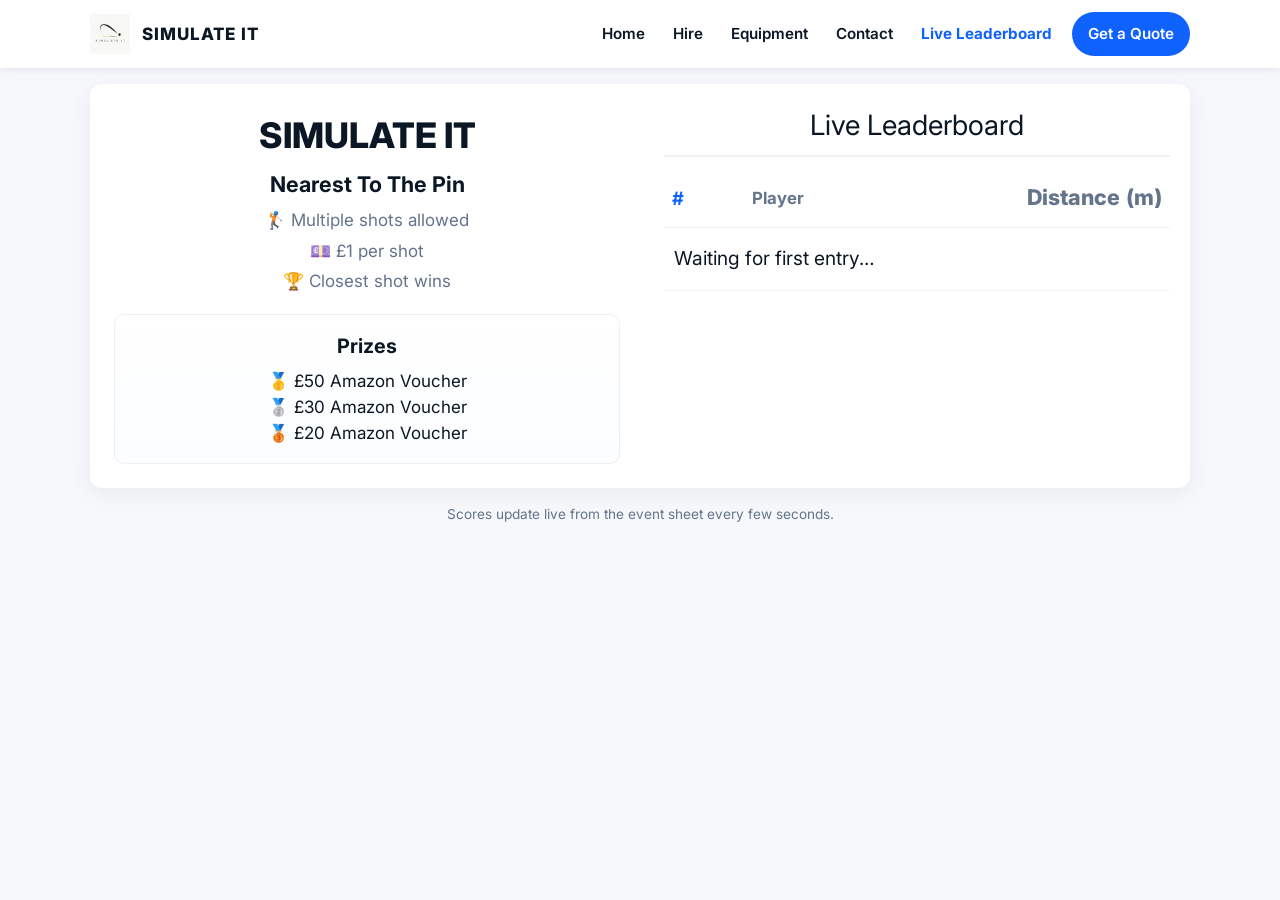
==== Leaderboard.html @ 57c30741 "Add images and improved layout" ====
<!DOCTYPE html>
<html lang="en">
<head>
  <meta charset="UTF-8" />
  <title>Simulate It | Live Leaderboard</title>
  <meta name="viewport" content="width=device-width, initial-scale=1.0" />
  <meta name="description" content="Live closest-to-the-pin leaderboard for Simulate It golf simulator events in the North East." />
  <link rel="icon" href="Photos/Logo.png" type="image/png" />
  <link href="https://fonts.googleapis.com/css2?family=Inter:wght@400;600;700;800&display=swap" rel="stylesheet">
  <style>
    :root{
      --bg:#f6f8fb;--surface:#ffffff;--primary:#0f62fe;--text:#0b1724;--muted:#64748b;
      --container-width:1100px;--base-font-size:17px;--base-line:1.55;--header-h:3.5rem
    }
    *{box-sizing:border-box;margin:0;padding:0}
    html{scroll-behavior:smooth}
    body{
      font-family:Inter,system-ui,-apple-system,BlinkMacSystemFont,'Segoe UI',Roboto,Helvetica,Arial,sans-serif;
      background:var(--bg);color:var(--text);min-height:100vh;
      font-size:var(--base-font-size);line-height:var(--base-line);
      display:flex;flex-direction:column;align-items:center;padding:0 0 1.5rem
    }
    a{color:var(--primary);text-decoration:none}
    a:hover{text-decoration:underline}

    .site-header{
      position:sticky;top:0;z-index:1000;width:100%;background:var(--surface);
      box-shadow:0 2px 8px rgba(11,23,36,0.08)
    }
    .header-inner{
      width:min(var(--container-width),calc(100% - 2rem));margin:0 auto;
      display:flex;align-items:center;justify-content:space-between;gap:1rem;
      padding:.75rem 0;min-height:var(--header-h)
    }
    .brand{display:inline-flex;align-items:center;gap:.75rem;font-weight:800;letter-spacing:.06em;text-transform:uppercase;color:var(--text);text-decoration:none}
    .brand:hover{text-decoration:none}
    .brand-logo{width:40px;height:40px;object-fit:contain}
    .nav-toggle{
      display:none;align-items:center;justify-content:center;width:44px;height:44px;
      border:1px solid rgba(11,23,36,0.1);border-radius:8px;background:var(--surface);cursor:pointer;padding:0
    }
    .nav-toggle span,.nav-toggle span::before,.nav-toggle span::after{
      display:block;width:20px;height:2px;background:var(--text);position:relative
    }
    .nav-toggle span::before,.nav-toggle span::after{content:"";position:absolute;left:0}
    .nav-toggle span::before{top:-6px}
    .nav-toggle span::after{top:6px}
    body.nav-open .nav-toggle span{background:transparent}
    body.nav-open .nav-toggle span::before{transform:translateY(6px) rotate(45deg)}
    body.nav-open .nav-toggle span::after{transform:translateY(-6px) rotate(-45deg)}
    .main-nav ul{list-style:none;margin:0;padding:0;display:flex;align-items:center;gap:.25rem;flex-wrap:wrap}
    .main-nav a{
      display:inline-flex;align-items:center;min-height:44px;padding:0 .75rem;
      border-radius:8px;color:var(--text);font-weight:600;font-size:.95rem
    }
    .main-nav a:hover{background:rgba(15,98,254,0.06);text-decoration:none;color:var(--primary)}
    .main-nav .nav-active{color:var(--primary);font-weight:700}
    .main-nav .nav-cta{
      background:var(--primary);color:#fff!important;margin-left:.25rem;
      padding:0 1rem;border-radius:999px
    }
    .main-nav .nav-cta:hover{background:#0b4fd4;text-decoration:none}

    .page-wrap{width:min(var(--container-width),calc(100% - 2rem));margin:1rem auto 0;flex:1}
    .container{
      display:flex;flex-direction:column;width:100%;background:var(--surface);
      border-radius:12px;overflow:hidden;box-shadow:0 6px 24px rgba(17,24,39,.06)
    }
    @media(min-width:768px){.container{flex-direction:row}}

    .left-panel{flex:1;padding:1.5rem;display:flex;flex-direction:column;justify-content:space-between;gap:1rem}
    .logo{font-size:clamp(1.5rem,3vw,2.2rem);font-weight:800;text-align:center;color:var(--text)}
    .instructions h2{font-size:1.35rem;text-align:center;margin:.35rem 0;color:var(--text)}
    .instructions p{color:var(--muted);text-align:center;margin:.25rem 0}
    .prize-box{
      padding:1rem;border-radius:10px;border:1px solid rgba(11,23,36,0.06);
      text-align:center;background:linear-gradient(180deg,#fff,#fbfdff)
    }
    .prize-box h3{margin-bottom:.35rem}

    .right-panel{flex:1;padding:1.25rem;overflow:auto}
    .leaderboard-title{
      font-size:clamp(1.2rem,2.5vw,1.5rem);margin-bottom:.75rem;
      border-bottom:2px solid rgba(11,23,36,0.06);padding-bottom:.5rem;text-align:center
    }
    table{width:100%;border-collapse:collapse}
    th{font-size:.95rem;color:var(--muted);text-align:left;padding:.75rem .5rem;border-bottom:1px solid rgba(11,23,36,0.06)}
    td{padding:.75rem .5rem;border-bottom:1px solid rgba(11,23,36,0.04);font-size:1.05rem}
    .rank{width:4rem;font-weight:700;color:var(--primary)}
    .distance{text-align:right;font-weight:800;font-variant-numeric:tabular-nums}

    tr.gold td{color:#b8860b;font-weight:700}
    tr.silver td{color:#64748b;font-weight:700}
    tr.bronze td{color:#d97706;font-weight:700}

    tr.moved{animation:slideUp .6s ease forwards}
    @keyframes slideUp{from{transform:translateY(12px);opacity:0}to{transform:translateY(0);opacity:1}}

    .live-note{
      text-align:center;color:var(--muted);font-size:.85rem;margin-top:1rem;padding:0 1rem
    }

    @media (prefers-reduced-motion: reduce){
      tr.moved{animation:none}
      body.nav-open .nav-toggle span::before,
      body.nav-open .nav-toggle span::after{transition:none}
    }

    @media(min-width:1200px){
      td{font-size:1.2rem;padding:1rem .65rem}
      th{font-size:1.05rem}
      .leaderboard-title{font-size:1.75rem}
      .distance{font-size:1.35rem}
      .rank{width:5rem;font-size:1.15rem}
    }

    @media(max-width:768px){
      .nav-toggle{display:inline-flex}
      .main-nav{
        position:fixed;top:var(--header-h);left:0;right:0;background:var(--surface);
        box-shadow:0 8px 24px rgba(11,23,36,0.1);padding:1rem;
        transform:translateY(-120%);opacity:0;pointer-events:none;
        transition:transform .25s ease,opacity .25s ease
      }
      body.nav-open .main-nav{transform:translateY(0);opacity:1;pointer-events:auto}
      body.nav-open{overflow:hidden}
      .main-nav ul{flex-direction:column;align-items:stretch}
      .main-nav a{width:100%;justify-content:flex-start;padding:0 1rem}
      .main-nav .nav-cta{margin-left:0;margin-top:.5rem;justify-content:center}
      .left-panel{padding:1rem}
      .right-panel{padding:.75rem}
    }

    @media(max-width:640px){
      body{font-size:16px}
      .logo{font-size:1.5rem}
      td{font-size:.98rem}
      .rank{width:3.25rem}
    }
  </style>
</head>
<body>
  <header class="site-header">
    <div class="header-inner">
      <a class="brand" href="index.html">
        <img src="Photos/Logo.png" alt="" class="brand-logo" width="40" height="40">
        Simulate It
      </a>
      <button type="button" class="nav-toggle" id="nav-toggle" aria-label="Open menu" aria-expanded="false" aria-controls="main-nav">
        <span></span>
      </button>
      <nav class="main-nav" id="main-nav" aria-label="Main">
        <ul>
          <li><a href="index.html#home">Home</a></li>
          <li><a href="index.html#services">Hire</a></li>
          <li><a href="index.html#equipment">Equipment</a></li>
          <li><a href="index.html#contact">Contact</a></li>
          <li><a class="nav-active" href="Leaderboard.html" aria-current="page">Live Leaderboard</a></li>
          <li><a class="nav-cta" href="index.html#contact">Get a Quote</a></li>
        </ul>
      </nav>
    </div>
  </header>

  <div class="page-wrap">
    <div class="container">
      <div class="left-panel">
        <div>
          <div class="logo">SIMULATE IT</div>
          <div class="instructions">
            <h2>Nearest To The Pin</h2>
            <p>🏌️ Multiple shots allowed</p>
            <p>💷 £1 per shot</p>
            <p>🏆 Closest shot wins</p>
          </div>
        </div>
        <div class="prize-box">
          <h3>Prizes</h3>
          <p>🥇 £50 Amazon Voucher</p>
          <p>🥈 £30 Amazon Voucher</p>
          <p>🥉 £20 Amazon Voucher</p>
        </div>
      </div>

      <div class="right-panel">
        <div class="leaderboard-title">Live Leaderboard</div>
        <table>
          <thead>
            <tr>
              <th class="rank">#</th>
              <th>Player</th>
              <th class="distance">Distance (m)</th>
            </tr>
          </thead>
          <tbody id="leaderboard-body">
            <tr><td colspan="3">Waiting for first entry…</td></tr>
          </tbody>
        </table>
      </div>
    </div>
    <p class="live-note">Scores update live from the event sheet every few seconds.</p>
  </div>

  <script>
    (function(){
      var toggle = document.getElementById('nav-toggle');
      var nav = document.getElementById('main-nav');
      function closeNav(){
        document.body.classList.remove('nav-open');
        toggle.setAttribute('aria-expanded', 'false');
        toggle.setAttribute('aria-label', 'Open menu');
      }
      toggle.addEventListener('click', function(){
        var open = document.body.classList.toggle('nav-open');
        toggle.setAttribute('aria-expanded', open ? 'true' : 'false');
        toggle.setAttribute('aria-label', open ? 'Close menu' : 'Open menu');
      });
      nav.querySelectorAll('a').forEach(function(link){ link.addEventListener('click', closeNav); });
      document.addEventListener('keydown', function(e){ if(e.key === 'Escape') closeNav(); });
    })();

    const API_URL = "https://script.google.com/macros/s/AKfycbxM4Q0GzfSFafMn5JOLvknQPxur6YLpH0fPWZyk-YEV23MB2y2PyA5SuwaWOexLCKLb/exec";

    let previousOrder = [];

    async function fetchLeaderboard() {
      try {
        const response = await fetch(API_URL);
        const data = await response.json();
        const sorted = data.sort((a,b)=>a.bestDistance-b.bestDistance).slice(0,10);
        renderLeaderboard(sorted);
      } catch (error) {
        console.error("Leaderboard fetch failed", error);
      }
    }

    function renderLeaderboard(data) {
      const tbody = document.getElementById("leaderboard-body");
      const newOrder = data.map(p => p.name);

      tbody.innerHTML = "";

      if(!data || data.length===0){
        tbody.innerHTML = `<tr><td colspan="3">Waiting for first entry…</td></tr>`;
        return;
      }

      data.forEach((player,index)=>{
        const row = document.createElement("tr");

        if(index===0) row.classList.add("gold");
        if(index===1) row.classList.add("silver");
        if(index===2) row.classList.add("bronze");

        if(previousOrder.includes(player.name)){
          const oldIndex = previousOrder.indexOf(player.name);
          if(oldIndex !== index) row.classList.add("moved");
        }

        const medal = index===0 ? "🥇" : index===1 ? "🥈" : index===2 ? "🥉" : index+1;
        row.innerHTML = `<td class="rank">${medal}</td><td>${player.name}</td><td class="distance">${player.bestDistance.toFixed(2)}</td>`;
        tbody.appendChild(row);
      });

      previousOrder = newOrder;
    }

    fetchLeaderboard();
    setInterval(fetchLeaderboard, 3000);
  </script>
</body>
</html>
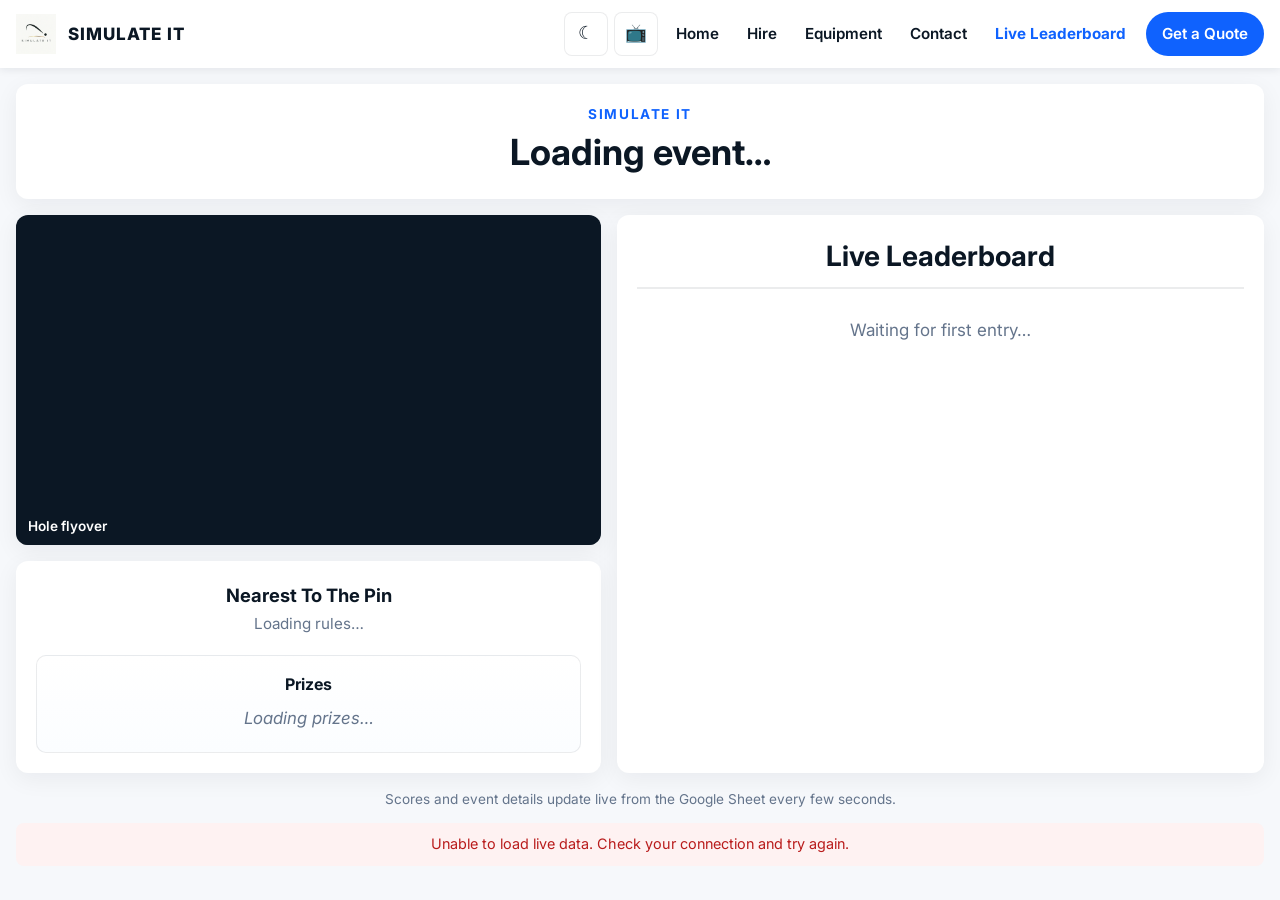
==== commit 4e9f1ce4: "Made leaderboard screen dynamic from google sheet & added flyover, dark mode and full screen mode" ====
--- a/Leaderboard.html
+++ b/Leaderboard.html
@@ -7,37 +7,62 @@
   <meta name="description" content="Live closest-to-the-pin leaderboard for Simulate It golf simulator events in the North East." />
   <link rel="icon" href="Photos/Logo.png" type="image/png" />
   <link href="https://fonts.googleapis.com/css2?family=Inter:wght@400;600;700;800&display=swap" rel="stylesheet">
+  <script>try{var t=localStorage.getItem('simulate-it-theme');if(t)document.documentElement.setAttribute('data-theme',t)}catch(e){}</script>
   <style>
     :root{
       --bg:#f6f8fb;--surface:#ffffff;--primary:#0f62fe;--text:#0b1724;--muted:#64748b;
-      --container-width:1100px;--base-font-size:17px;--base-line:1.55;--header-h:3.5rem
+      --border:rgba(11,23,36,0.08);--shadow:0 6px 24px rgba(17,24,39,0.06);
+      --container-width:1280px;--base-font-size:17px;--base-line:1.55;--header-h:3.5rem;
+      --gold:#b8860b;--silver:#64748b;--bronze:#d97706;--prize-bg:linear-gradient(180deg,#fff,#fbfdff);
+      color-scheme:light
+    }
+    [data-theme="dark"]{
+      --bg:#0c1118;--surface:#151d2b;--primary:#4d9aff;--text:#e8eef6;--muted:#94a3b8;
+      --border:rgba(255,255,255,0.08);--shadow:0 8px 28px rgba(0,0,0,0.4);
+      --gold:#f0c14b;--silver:#94a3b8;--bronze:#f59e0b;--prize-bg:linear-gradient(180deg,#1a2438,#151d2b);
+      color-scheme:dark
     }
     *{box-sizing:border-box;margin:0;padding:0}
-    html{scroll-behavior:smooth}
     body{
       font-family:Inter,system-ui,-apple-system,BlinkMacSystemFont,'Segoe UI',Roboto,Helvetica,Arial,sans-serif;
       background:var(--bg);color:var(--text);min-height:100vh;
       font-size:var(--base-font-size);line-height:var(--base-line);
-      display:flex;flex-direction:column;align-items:center;padding:0 0 1.5rem
+      display:flex;flex-direction:column;align-items:center;padding:0 0 1.25rem
     }
     a{color:var(--primary);text-decoration:none}
     a:hover{text-decoration:underline}
 
     .site-header{
       position:sticky;top:0;z-index:1000;width:100%;background:var(--surface);
-      box-shadow:0 2px 8px rgba(11,23,36,0.08)
-    }
+      box-shadow:0 2px 8px var(--border)
+    }
+    body.tv-mode .site-header{display:none}
+    body.tv-mode .live-note{display:none}
+    body.tv-mode .fetch-error:not(.visible){display:none}
+    body.tv-mode .page-wrap{margin-top:.5rem;max-width:100%;width:calc(100% - 1rem)}
+    body.tv-mode .event-header{margin-bottom:.75rem}
+
     .header-inner{
       width:min(var(--container-width),calc(100% - 2rem));margin:0 auto;
       display:flex;align-items:center;justify-content:space-between;gap:1rem;
-      padding:.75rem 0;min-height:var(--header-h)
-    }
+      padding:.75rem 0;min-height:var(--header-h);flex-wrap:wrap
+    }
+    .header-end{display:flex;align-items:center;gap:.35rem;margin-left:auto}
     .brand{display:inline-flex;align-items:center;gap:.75rem;font-weight:800;letter-spacing:.06em;text-transform:uppercase;color:var(--text);text-decoration:none}
     .brand:hover{text-decoration:none}
     .brand-logo{width:40px;height:40px;object-fit:contain}
+    .header-actions{display:flex;align-items:center;gap:.35rem}
+    .icon-btn{
+      display:inline-flex;align-items:center;justify-content:center;min-width:44px;min-height:44px;
+      padding:0 .65rem;border:1px solid var(--border);border-radius:8px;background:var(--surface);
+      color:var(--text);font-size:1.1rem;cursor:pointer;line-height:1
+    }
+    .icon-btn:hover{background:rgba(15,98,254,0.08)}
+    .icon-btn[aria-pressed="true"]{background:var(--primary);color:#fff;border-color:var(--primary)}
+
     .nav-toggle{
       display:none;align-items:center;justify-content:center;width:44px;height:44px;
-      border:1px solid rgba(11,23,36,0.1);border-radius:8px;background:var(--surface);cursor:pointer;padding:0
+      border:1px solid var(--border);border-radius:8px;background:var(--surface);cursor:pointer;padding:0
     }
     .nav-toggle span,.nav-toggle span::before,.nav-toggle span::after{
       display:block;width:20px;height:2px;background:var(--text);position:relative
@@ -55,63 +80,118 @@
     }
     .main-nav a:hover{background:rgba(15,98,254,0.06);text-decoration:none;color:var(--primary)}
     .main-nav .nav-active{color:var(--primary);font-weight:700}
-    .main-nav .nav-cta{
-      background:var(--primary);color:#fff!important;margin-left:.25rem;
-      padding:0 1rem;border-radius:999px
-    }
+    .main-nav .nav-cta{background:var(--primary);color:#fff!important;margin-left:.25rem;padding:0 1rem;border-radius:999px}
     .main-nav .nav-cta:hover{background:#0b4fd4;text-decoration:none}
 
     .page-wrap{width:min(var(--container-width),calc(100% - 2rem));margin:1rem auto 0;flex:1}
-    .container{
-      display:flex;flex-direction:column;width:100%;background:var(--surface);
-      border-radius:12px;overflow:hidden;box-shadow:0 6px 24px rgba(17,24,39,.06)
-    }
-    @media(min-width:768px){.container{flex-direction:row}}
-
-    .left-panel{flex:1;padding:1.5rem;display:flex;flex-direction:column;justify-content:space-between;gap:1rem}
-    .logo{font-size:clamp(1.5rem,3vw,2.2rem);font-weight:800;text-align:center;color:var(--text)}
-    .instructions h2{font-size:1.35rem;text-align:center;margin:.35rem 0;color:var(--text)}
-    .instructions p{color:var(--muted);text-align:center;margin:.25rem 0}
+
+    .event-header{
+      background:var(--surface);border-radius:12px;padding:1.25rem 1.5rem;margin-bottom:1rem;
+      box-shadow:var(--shadow);text-align:center
+    }
+    .event-header .brand-line{font-size:.85rem;font-weight:700;letter-spacing:.12em;text-transform:uppercase;color:var(--primary);margin-bottom:.35rem}
+    .event-header h1{font-size:clamp(1.35rem,3vw,2rem);line-height:1.2;margin-bottom:.35rem}
+    .event-header .hole-meta{color:var(--muted);font-size:clamp(1rem,2vw,1.2rem);font-weight:600}
+    .event-header .hole-length{font-size:.95rem;color:var(--muted);margin-top:.25rem;font-weight:500}
+
+    .container{display:grid;grid-template-columns:1fr;gap:1rem;width:100%}
+    @media(min-width:900px){
+      .container{grid-template-columns:minmax(300px,0.95fr) minmax(340px,1.05fr)}
+      .leaderboard-panel{grid-column:2;grid-row:1/span 2}
+      .flyover-panel{grid-row:1}
+      .side-panel{grid-row:2}
+    }
+
+    .flyover-panel,.side-panel,.leaderboard-panel{
+      background:var(--surface);border-radius:12px;overflow:hidden;box-shadow:var(--shadow)
+    }
+
+    .flyover-panel{display:flex;flex-direction:column}
+    .flyover-wrap{position:relative;background:#0b1724;aspect-ratio:16/9;min-height:180px}
+    .flyover-wrap video{width:100%;height:100%;object-fit:cover;display:block}
+    .flyover-label{
+      position:absolute;bottom:0;left:0;right:0;padding:.5rem .75rem;
+      background:linear-gradient(transparent,rgba(11,23,36,0.75));
+      color:#fff;font-size:.85rem;font-weight:600
+    }
+    .flyover-fallback{
+      display:none;align-items:center;justify-content:center;height:100%;color:#94a3b8;
+      font-size:.9rem;padding:1rem;text-align:center
+    }
+    .flyover-wrap.no-video .flyover-fallback{display:flex}
+    .flyover-wrap.no-video video{display:none}
+
+    .side-panel{padding:1.25rem;display:flex;flex-direction:column;gap:1rem}
+    #rules-heading{font-size:1.15rem;text-align:center}
+    .rules{color:var(--muted);text-align:center;font-size:.95rem}
+    .rules p{margin:.2rem 0}
+
     .prize-box{
-      padding:1rem;border-radius:10px;border:1px solid rgba(11,23,36,0.06);
-      text-align:center;background:linear-gradient(180deg,#fff,#fbfdff)
-    }
-    .prize-box h3{margin-bottom:.35rem}
-
-    .right-panel{flex:1;padding:1.25rem;overflow:auto}
+      padding:1rem;border-radius:10px;border:1px solid var(--border);
+      background:var(--prize-bg)
+    }
+    .prize-box h3{font-size:1rem;margin-bottom:.5rem;text-align:center}
+    #prize-list p{margin:.35rem 0;font-size:.95rem;text-align:center}
+    #prize-list p.empty{color:var(--muted);font-style:italic}
+
+    .leaderboard-panel{padding:1.25rem;display:flex;flex-direction:column}
     .leaderboard-title{
-      font-size:clamp(1.2rem,2.5vw,1.5rem);margin-bottom:.75rem;
-      border-bottom:2px solid rgba(11,23,36,0.06);padding-bottom:.5rem;text-align:center
-    }
-    table{width:100%;border-collapse:collapse}
-    th{font-size:.95rem;color:var(--muted);text-align:left;padding:.75rem .5rem;border-bottom:1px solid rgba(11,23,36,0.06)}
-    td{padding:.75rem .5rem;border-bottom:1px solid rgba(11,23,36,0.04);font-size:1.05rem}
-    .rank{width:4rem;font-weight:700;color:var(--primary)}
-    .distance{text-align:right;font-weight:800;font-variant-numeric:tabular-nums}
-
-    tr.gold td{color:#b8860b;font-weight:700}
-    tr.silver td{color:#64748b;font-weight:700}
-    tr.bronze td{color:#d97706;font-weight:700}
-
-    tr.moved{animation:slideUp .6s ease forwards}
-    @keyframes slideUp{from{transform:translateY(12px);opacity:0}to{transform:translateY(0);opacity:1}}
-
-    .live-note{
-      text-align:center;color:var(--muted);font-size:.85rem;margin-top:1rem;padding:0 1rem
-    }
+      font-size:clamp(1.15rem,2.5vw,1.5rem);margin-bottom:.75rem;
+      border-bottom:2px solid var(--border);padding-bottom:.5rem;text-align:center;flex-shrink:0
+    }
+
+    .leaderboard-stack{
+      display:flex;flex-direction:column;align-items:stretch;width:100%;
+      flex:0 0 auto;align-content:flex-start
+    }
+    .lb-row{
+      display:grid;grid-template-columns:3.5rem 1fr auto;gap:.5rem;align-items:center;
+      padding:.75rem .5rem;border-bottom:1px solid var(--border);font-size:1.05rem
+    }
+    .lb-row:last-child{border-bottom:none}
+    .lb-rank{font-weight:700;color:var(--primary)}
+    .lb-name{font-weight:600}
+    .lb-distance{text-align:right;font-weight:800;font-variant-numeric:tabular-nums}
+    .lb-row.gold .lb-rank,.lb-row.gold .lb-name,.lb-row.gold .lb-distance{color:var(--gold)}
+    .lb-row.silver .lb-rank,.lb-row.silver .lb-name,.lb-row.silver .lb-distance{color:var(--silver)}
+    .lb-row.bronze .lb-rank,.lb-row.bronze .lb-name,.lb-row.bronze .lb-distance{color:var(--bronze)}
+    .lb-row.leader{padding-top:0;padding-bottom:.85rem}
+    .lb-row.leader .lb-name{font-size:1.15em}
+    .lb-row.leader .lb-distance{font-size:1.1em}
+    .lb-row.moved{animation:slideUp .5s ease forwards}
+    .lb-row.new-leader{animation:goldPulse 1.4s ease}
+    @keyframes slideUp{from{transform:translateY(10px);opacity:0}to{transform:translateY(0);opacity:1}}
+    @keyframes goldPulse{
+      0%{background:transparent;box-shadow:none}
+      20%{background:rgba(255,215,0,0.22);box-shadow:0 0 24px rgba(255,200,0,0.45)}
+      50%{background:rgba(255,215,0,0.12);box-shadow:0 0 12px rgba(255,200,0,0.25)}
+      100%{background:transparent;box-shadow:none}
+    }
+
+    .lb-empty{padding:1rem;text-align:center;color:var(--muted)}
+
+    .live-note{text-align:center;color:var(--muted);font-size:.85rem;margin-top:1rem}
+    .fetch-error{
+      display:none;margin-top:.75rem;padding:.65rem 1rem;border-radius:8px;
+      background:#fef2f2;color:#b91c1c;font-size:.9rem;text-align:center
+    }
+    [data-theme="dark"] .fetch-error{background:#3f1515;color:#fca5a5}
+    .fetch-error.visible{display:block}
 
     @media (prefers-reduced-motion: reduce){
-      tr.moved{animation:none}
-      body.nav-open .nav-toggle span::before,
-      body.nav-open .nav-toggle span::after{transition:none}
+      .lb-row.moved,.lb-row.new-leader{animation:none}
     }
 
     @media(min-width:1200px){
-      td{font-size:1.2rem;padding:1rem .65rem}
-      th{font-size:1.05rem}
+      .event-header h1{font-size:2.25rem}
+      .lb-row{font-size:1.2rem;padding:1rem .65rem}
       .leaderboard-title{font-size:1.75rem}
-      .distance{font-size:1.35rem}
-      .rank{width:5rem;font-size:1.15rem}
+      .lb-row.leader .lb-distance{font-size:1.35rem}
+      .lb-row.leader .lb-name{font-size:1.25rem}
+      .flyover-wrap{min-height:220px}
+      #prize-list p{font-size:1.05rem}
+      body.tv-mode .lb-row{font-size:1.35rem}
+      body.tv-mode .event-header h1{font-size:2.5rem}
     }
 
     @media(max-width:768px){
@@ -127,15 +207,6 @@
       .main-nav ul{flex-direction:column;align-items:stretch}
       .main-nav a{width:100%;justify-content:flex-start;padding:0 1rem}
       .main-nav .nav-cta{margin-left:0;margin-top:.5rem;justify-content:center}
-      .left-panel{padding:1rem}
-      .right-panel{padding:.75rem}
-    }
-
-    @media(max-width:640px){
-      body{font-size:16px}
-      .logo{font-size:1.5rem}
-      td{font-size:.98rem}
-      .rank{width:3.25rem}
     }
   </style>
 </head>
@@ -146,10 +217,13 @@
         <img src="Photos/Logo.png" alt="" class="brand-logo" width="40" height="40">
         Simulate It
       </a>
-      <button type="button" class="nav-toggle" id="nav-toggle" aria-label="Open menu" aria-expanded="false" aria-controls="main-nav">
-        <span></span>
-      </button>
-      <nav class="main-nav" id="main-nav" aria-label="Main">
+      <div class="header-end">
+        <button type="button" class="icon-btn" data-theme-toggle aria-label="Switch to dark mode" title="Dark mode">🌙</button>
+        <button type="button" class="icon-btn" data-tv-toggle aria-pressed="false" aria-label="TV fullscreen mode" title="TV mode">📺</button>
+        <button type="button" class="nav-toggle" id="nav-toggle" aria-label="Open menu" aria-expanded="false" aria-controls="main-nav">
+          <span></span>
+        </button>
+        <nav class="main-nav" id="main-nav" aria-label="Main">
         <ul>
           <li><a href="index.html#home">Home</a></li>
           <li><a href="index.html#services">Hire</a></li>
@@ -158,49 +232,56 @@
           <li><a class="nav-active" href="Leaderboard.html" aria-current="page">Live Leaderboard</a></li>
           <li><a class="nav-cta" href="index.html#contact">Get a Quote</a></li>
         </ul>
-      </nav>
+        </nav>
+      </div>
     </div>
   </header>
 
   <div class="page-wrap">
+    <header class="event-header">
+      <p class="brand-line">Simulate It</p>
+      <h1 id="competition-name">Loading event…</h1>
+      <p class="hole-meta" id="hole-name"></p>
+      <p class="hole-length" id="hole-length" hidden></p>
+    </header>
+
     <div class="container">
-      <div class="left-panel">
+      <section class="flyover-panel" aria-label="Hole flyover">
+        <div class="flyover-wrap" id="flyover-wrap">
+          <video id="flyover-video" muted loop playsinline autoplay aria-label="Hole flyover video"></video>
+          <p class="flyover-fallback" id="flyover-fallback">Flyover video unavailable</p>
+          <p class="flyover-label" id="flyover-label">Hole flyover</p>
+        </div>
+      </section>
+
+      <aside class="side-panel">
         <div>
-          <div class="logo">SIMULATE IT</div>
-          <div class="instructions">
-            <h2>Nearest To The Pin</h2>
-            <p>🏌️ Multiple shots allowed</p>
-            <p>💷 £1 per shot</p>
-            <p>🏆 Closest shot wins</p>
+          <h2 id="rules-heading">Nearest To The Pin</h2>
+          <div class="rules" id="rules-list">
+            <p class="empty">Loading rules…</p>
           </div>
         </div>
         <div class="prize-box">
           <h3>Prizes</h3>
-          <p>🥇 £50 Amazon Voucher</p>
-          <p>🥈 £30 Amazon Voucher</p>
-          <p>🥉 £20 Amazon Voucher</p>
+          <div id="prize-list">
+            <p class="empty">Loading prizes…</p>
+          </div>
         </div>
-      </div>
-
-      <div class="right-panel">
-        <div class="leaderboard-title">Live Leaderboard</div>
-        <table>
-          <thead>
-            <tr>
-              <th class="rank">#</th>
-              <th>Player</th>
-              <th class="distance">Distance (m)</th>
-            </tr>
-          </thead>
-          <tbody id="leaderboard-body">
-            <tr><td colspan="3">Waiting for first entry…</td></tr>
-          </tbody>
-        </table>
-      </div>
+      </aside>
+
+      <section class="leaderboard-panel">
+        <h2 class="leaderboard-title">Live Leaderboard</h2>
+        <div class="leaderboard-stack" id="leaderboard-body" role="list" aria-label="Leaderboard rankings">
+          <p class="lb-empty">Waiting for first entry…</p>
+        </div>
+      </section>
     </div>
-    <p class="live-note">Scores update live from the event sheet every few seconds.</p>
+
+    <p class="live-note">Scores and event details update live from the Google Sheet every few seconds.</p>
+    <p class="fetch-error" id="fetch-error" role="alert">Unable to load live data. Check your connection and try again.</p>
   </div>
 
+  <script src="theme.js"></script>
   <script>
     (function(){
       var toggle = document.getElementById('nav-toggle');
@@ -216,57 +297,195 @@
         toggle.setAttribute('aria-label', open ? 'Close menu' : 'Open menu');
       });
       nav.querySelectorAll('a').forEach(function(link){ link.addEventListener('click', closeNav); });
-      document.addEventListener('keydown', function(e){ if(e.key === 'Escape') closeNav(); });
+      document.addEventListener('keydown', function(e){
+        if(e.key === 'Escape'){
+          closeNav();
+          if(document.body.classList.contains('tv-mode')){
+            document.body.classList.remove('tv-mode');
+            document.querySelector('[data-tv-toggle]').setAttribute('aria-pressed', 'false');
+            if(document.fullscreenElement && document.exitFullscreen) document.exitFullscreen();
+          }
+        }
+      });
     })();
 
-    const API_URL = "https://script.google.com/macros/s/AKfycbxM4Q0GzfSFafMn5JOLvknQPxur6YLpH0fPWZyk-YEV23MB2y2PyA5SuwaWOexLCKLb/exec";
+    const API_URL = "https://script.google.com/macros/s/AKfycbxdvuGY5SikEjbv_L4jBMmg3AZcWw2BExwOd76EAutpXxOpnCBH0dkJReNZmBbhFqD1/exec";
+
+    const FLYOVER_BASE = "Photos/Flyover/";
+    const MEDALS = ["🥇", "🥈", "🥉"];
 
     let previousOrder = [];
-
-    async function fetchLeaderboard() {
+    let previousLeader = null;
+    let lastFlyoverKey = "";
+
+    const els = {
+      competition: document.getElementById("competition-name"),
+      holeName: document.getElementById("hole-name"),
+      holeLength: document.getElementById("hole-length"),
+      rulesHeading: document.getElementById("rules-heading"),
+      rulesList: document.getElementById("rules-list"),
+      prizeList: document.getElementById("prize-list"),
+      flyoverVideo: document.getElementById("flyover-video"),
+      flyoverWrap: document.getElementById("flyover-wrap"),
+      flyoverLabel: document.getElementById("flyover-label"),
+      fetchError: document.getElementById("fetch-error")
+    };
+
+    function escapeHtml(text) {
+      const div = document.createElement("div");
+      div.textContent = text == null ? "" : String(text);
+      return div.innerHTML;
+    }
+
+    function flyoverPath(key) {
+      if (!key || !String(key).trim()) return "";
+      return FLYOVER_BASE + encodeURIComponent(String(key).trim()) + ".mp4";
+    }
+
+    function renderRules(rules) {
+      const items = (rules || []).map(function(r) { return String(r).trim(); }).filter(Boolean);
+      if (!items.length) {
+        els.rulesHeading.textContent = "Nearest To The Pin";
+        els.rulesList.innerHTML = '<p class="empty">Rules will appear here</p>';
+        return;
+      }
+      els.rulesHeading.textContent = items[0];
+      if (items.length === 1) {
+        els.rulesList.innerHTML = "";
+        return;
+      }
+      els.rulesList.innerHTML = items.slice(1).map(function(line) {
+        return "<p>" + escapeHtml(line) + "</p>";
+      }).join("");
+    }
+
+    function renderEvent(data) {
+      els.competition.textContent = data.competitionName || "Live Event";
+      els.holeName.textContent = data.holeName ? data.holeName : "";
+      els.holeName.hidden = !data.holeName;
+
+      if (data.holeLength) {
+        els.holeLength.textContent = "Hole length: " + data.holeLength;
+        els.holeLength.hidden = false;
+      } else {
+        els.holeLength.hidden = true;
+      }
+
+      renderRules(data.rules);
+      renderPrizes(data.prizes || []);
+      renderFlyover(data.flyover, data.holeName);
+    }
+
+    function renderPrizes(prizes) {
+      const filtered = prizes.filter(function(p) {
+        return (p.place && String(p.place).trim()) || (p.prize && String(p.prize).trim());
+      });
+
+      if (!filtered.length) {
+        els.prizeList.innerHTML = '<p class="empty">Prizes to be announced</p>';
+        return;
+      }
+
+      els.prizeList.innerHTML = filtered.map(function(p, i) {
+        const medal = i < 3 ? MEDALS[i] + " " : "";
+        const place = p.place ? escapeHtml(p.place) : "Prize " + (i + 1);
+        const prize = p.prize ? escapeHtml(p.prize) : "";
+        return "<p>" + medal + place + (prize ? ": " + prize : "") + "</p>";
+      }).join("");
+    }
+
+    function renderFlyover(flyoverKey, holeLabel) {
+      const key = flyoverKey ? String(flyoverKey).trim() : "";
+      els.flyoverLabel.textContent = holeLabel
+        ? "Flyover — " + holeLabel
+        : (key ? "Hole flyover" : "Flyover");
+
+      if (!key) {
+        els.flyoverWrap.classList.add("no-video");
+        els.flyoverVideo.removeAttribute("src");
+        lastFlyoverKey = "";
+        return;
+      }
+
+      if (key === lastFlyoverKey) return;
+      lastFlyoverKey = key;
+
+      const src = flyoverPath(key);
+      els.flyoverWrap.classList.remove("no-video");
+      els.flyoverVideo.src = src;
+      els.flyoverVideo.load();
+      els.flyoverVideo.play().catch(function() {});
+
+      els.flyoverVideo.onerror = function() { els.flyoverWrap.classList.add("no-video"); };
+      els.flyoverVideo.onloadeddata = function() { els.flyoverWrap.classList.remove("no-video"); };
+    }
+
+    function renderLeaderboard(rows) {
+      const stack = document.getElementById("leaderboard-body");
+      const sorted = (rows || [])
+        .slice()
+        .sort(function(a, b) { return a.bestDistance - b.bestDistance; })
+        .slice(0, 10);
+
+      const newOrder = sorted.map(function(p) { return p.name; });
+      const currentLeader = sorted.length ? sorted[0].name : null;
+      const leaderChanged = currentLeader && previousLeader && currentLeader !== previousLeader;
+
+      stack.innerHTML = "";
+
+      if (!sorted.length) {
+        stack.innerHTML = '<p class="lb-empty">Waiting for first entry…</p>';
+        previousOrder = [];
+        previousLeader = null;
+        return;
+      }
+
+      sorted.forEach(function(player, index) {
+        const row = document.createElement("div");
+        row.className = "lb-row";
+        row.setAttribute("role", "listitem");
+
+        if (index === 0) {
+          row.classList.add("gold", "leader");
+          if (leaderChanged) row.classList.add("new-leader");
+        }
+        if (index === 1) row.classList.add("silver");
+        if (index === 2) row.classList.add("bronze");
+
+        if (previousOrder.includes(player.name)) {
+          const oldIndex = previousOrder.indexOf(player.name);
+          if (oldIndex !== index) row.classList.add("moved");
+        }
+
+        const medal = index < 3 ? MEDALS[index] : String(index + 1);
+        row.innerHTML =
+          '<span class="lb-rank">' + medal + '</span>' +
+          '<span class="lb-name">' + escapeHtml(player.name) + '</span>' +
+          '<span class="lb-distance">' + Number(player.bestDistance).toFixed(2) + '</span>';
+        stack.appendChild(row);
+      });
+
+      previousOrder = newOrder;
+      previousLeader = currentLeader;
+    }
+
+    async function fetchEventData() {
       try {
         const response = await fetch(API_URL);
+        if (!response.ok) throw new Error("HTTP " + response.status);
         const data = await response.json();
-        const sorted = data.sort((a,b)=>a.bestDistance-b.bestDistance).slice(0,10);
-        renderLeaderboard(sorted);
+
+        renderEvent(data);
+        renderLeaderboard(data.leaderboard);
+        els.fetchError.classList.remove("visible");
       } catch (error) {
         console.error("Leaderboard fetch failed", error);
-      }
-    }
-
-    function renderLeaderboard(data) {
-      const tbody = document.getElementById("leaderboard-body");
-      const newOrder = data.map(p => p.name);
-
-      tbody.innerHTML = "";
-
-      if(!data || data.length===0){
-        tbody.innerHTML = `<tr><td colspan="3">Waiting for first entry…</td></tr>`;
-        return;
-      }
-
-      data.forEach((player,index)=>{
-        const row = document.createElement("tr");
-
-        if(index===0) row.classList.add("gold");
-        if(index===1) row.classList.add("silver");
-        if(index===2) row.classList.add("bronze");
-
-        if(previousOrder.includes(player.name)){
-          const oldIndex = previousOrder.indexOf(player.name);
-          if(oldIndex !== index) row.classList.add("moved");
-        }
-
-        const medal = index===0 ? "🥇" : index===1 ? "🥈" : index===2 ? "🥉" : index+1;
-        row.innerHTML = `<td class="rank">${medal}</td><td>${player.name}</td><td class="distance">${player.bestDistance.toFixed(2)}</td>`;
-        tbody.appendChild(row);
-      });
-
-      previousOrder = newOrder;
-    }
-
-    fetchLeaderboard();
-    setInterval(fetchLeaderboard, 3000);
+        els.fetchError.classList.add("visible");
+      }
+    }
+
+    fetchEventData();
+    setInterval(fetchEventData, 3000);
   </script>
 </body>
 </html>
